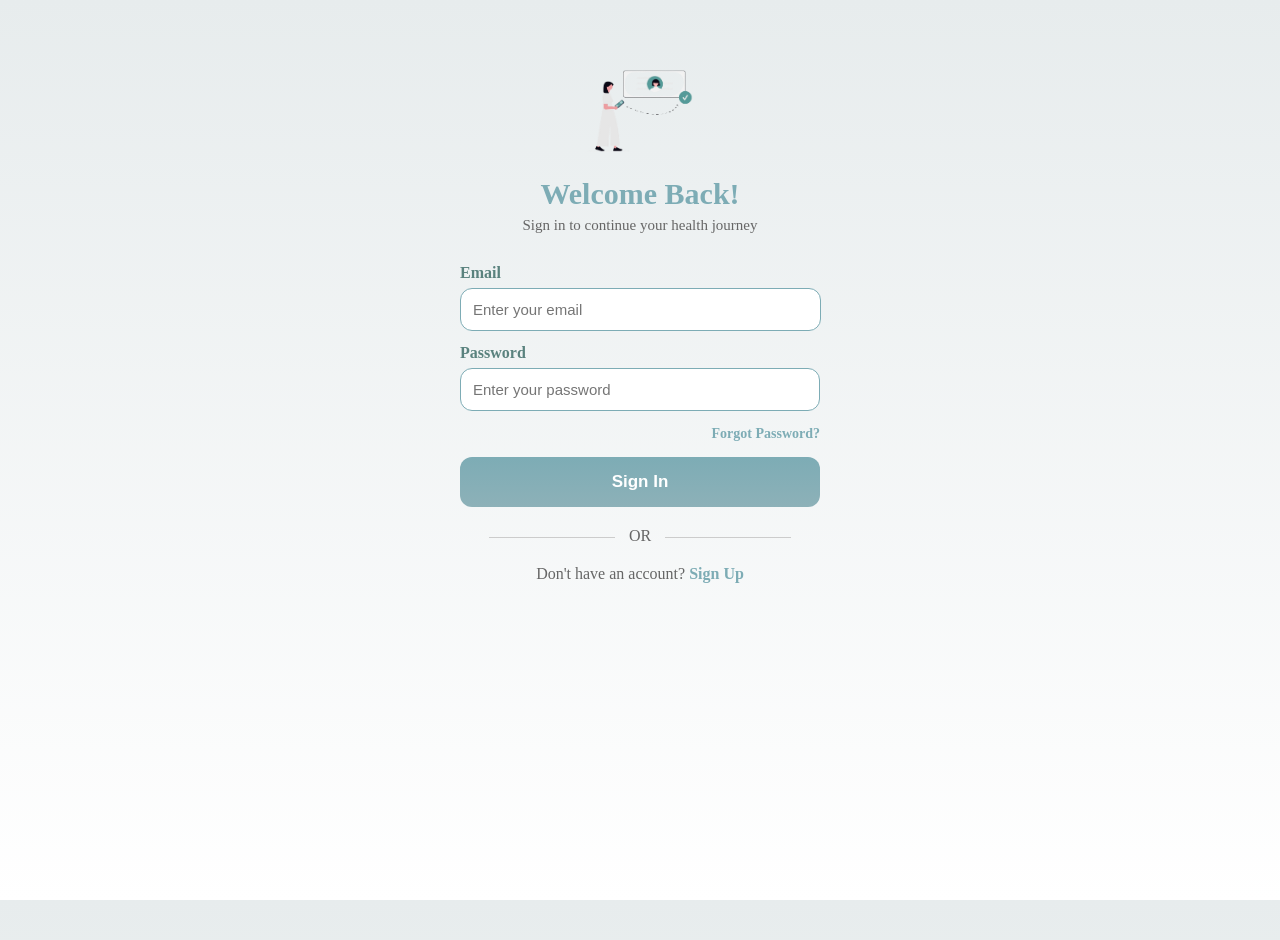
==== signin.html @ 1e3dc76e "Add files via upload" ====
<!DOCTYPE html>
<html lang="en">
<head>
  <meta charset="UTF-8">
  <meta name="viewport" content="width=device-width, initial-scale=1.0">
  <title>Sign In</title>
  <link rel="stylesheet" href="signin.css">
  
</head>
<body>

<div class="container">

  <div class="box">

    <div class="header">
      <img src="auth.png" class="logo">
      <h1>Welcome Back!</h1>
      <p class="subtitle">Sign in to continue your health journey</p>
    </div>

    <form class="form">

      <div class="input-group">
        <label>Email</label>
        <input type="email" placeholder="Enter your email">
      </div>

      <div class="input-group">
        <label>Password</label>
        <div class="password">
          <input type="password" placeholder="Enter your password">
         
        </div>
      </div>

      <div class="forgot">
        <a href="#">Forgot Password?</a>
      </div>

      <button class="signin-btn">Sign In</button>

    </form>

    <div class="or">
      <div class="line"></div>
      <span>OR</span>
      <div class="line"></div>
    </div>

    <div class="signup">
      <p>Don't have an account?</p>
      <a href="signup.html">Sign Up</a>
    </div>

  </div>

</div>

</body>
</html>
---- signin.css ----
* {
  margin: 0;
  padding: 0;
}

body {
   font-family: "Times New Roman", Times, serif;
  background: linear-gradient(#e7eced, #ffffff);
  height: 100vh;
}

.container {
  width: 100%;
  height: 100vh;
  text-align: center;
  padding-top: 40px;
}

.box {
  width: 360px;
  margin: auto;
  padding: 24px;
}

.header {
  margin-bottom: 30px;
}

.logo {
  width: 120px;
  margin-bottom: 15px;
}

h1 {
  font-size: 30px;
  color: #7dacb5;
  margin-bottom: 6px;
}

.subtitle {
  font-size: 15px;
  color: #666;
}

.form {
  text-align: left;
}

.input-group {
  margin-bottom: 13px;
}

label {
  display: block;
  font-size: 16px;
  font-weight: 600;
  color: #5A827E;
  margin-bottom: 6px;
}

input {
  width: 93%;
  padding: 12px;
  border: 1px solid #7dacb5;
  border-radius: 12px;
  font-size: 15px;
  outline: none;
}

.password {
  border: 1px solid #7dacb5;
  border-radius: 12px;
  background: white;
  padding: 0 12px;
}

.password input {
  width: 88%;
  border: none;
  padding: 12px 0;
}

.password span {
  cursor: pointer;
}

.forgot {
  text-align: right;
  margin-top: 5px;
}

.forgot a {
  color: #7dacb5;
  font-size: 14px;
  font-weight: 600;
  text-decoration: none;
}

.signin-btn {
  width: 100%;
  margin-top: 15px;
  padding: 15px;
  border: none;
  border-radius: 12px;
  background: linear-gradient(#7dacb5, #8db1b8);
  color: white;
  font-size: 17px;
  font-weight: 600;
  cursor: pointer;
}

.or {
  margin: 20px 0;
  text-align: center;
}

.line {
  display: inline-block;
  width: 35%;
  height: 1px;
  background: #ccc;
  vertical-align: middle;
}

.or span {
  display: inline-block;
  margin: 0 10px;
  color: #666;
}

.signup {
  text-align: center;
}

.signup p {
  display: inline;
  color: #666;
}

.signup a {
  color: #7dacb5;
  font-weight: 600;
  text-decoration: none;
}
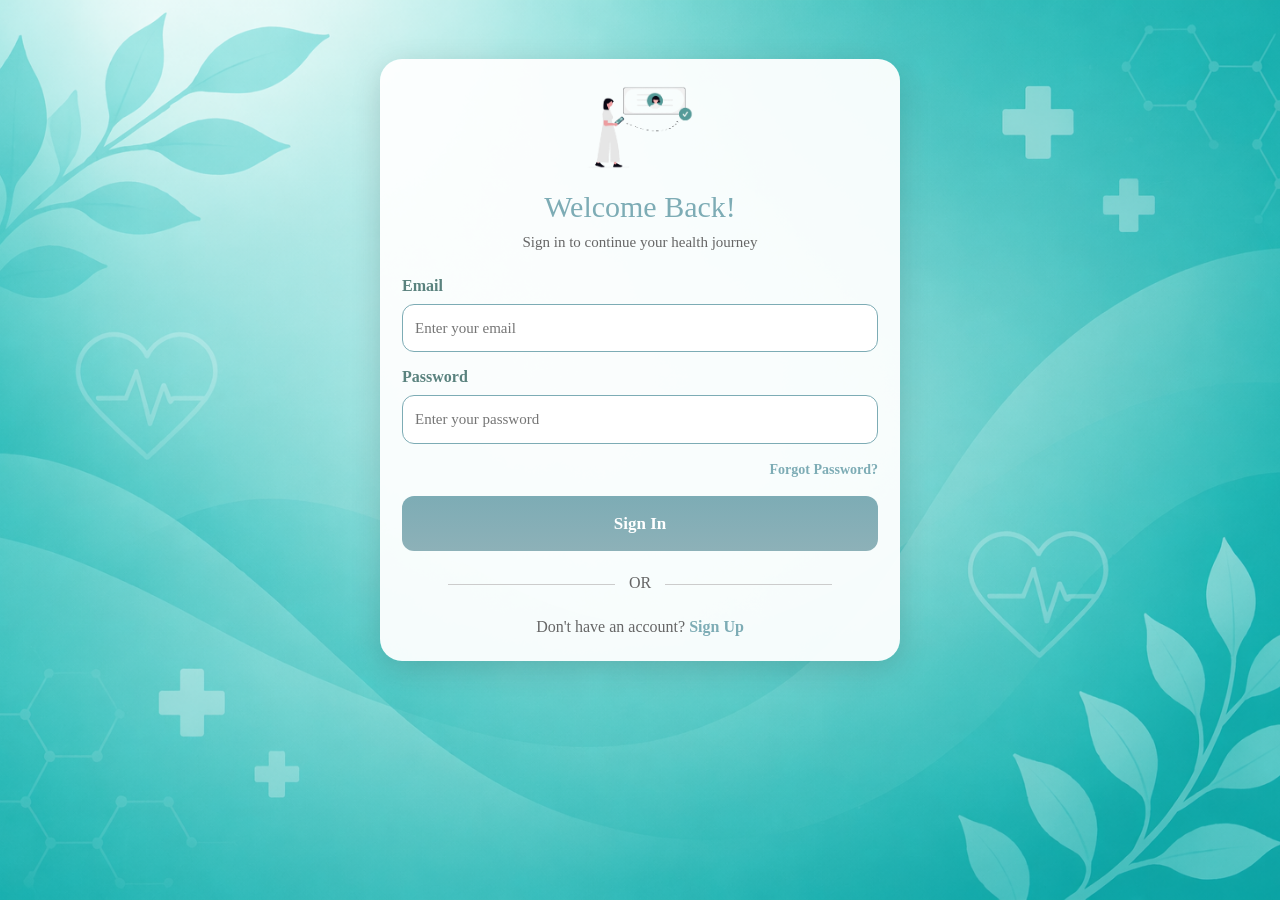
==== commit ddca5f71: "Add files via upload" ====
--- a/signin.html
+++ b/signin.html
@@ -4,33 +4,31 @@
   <meta charset="UTF-8">
   <meta name="viewport" content="width=device-width, initial-scale=1.0">
   <title>Sign In</title>
+  <link href="https://cdn.jsdelivr.net/npm/bootstrap@5.3.3/dist/css/bootstrap.min.css" rel="stylesheet">
   <link rel="stylesheet" href="signin.css">
-  
 </head>
 <body>
 
-<div class="container">
-
+<div class="main-container">
   <div class="box">
 
     <div class="header">
-      <img src="auth.png" class="logo">
+      <img src="auth.png" class="logo" alt="Auth Image">
       <h1>Welcome Back!</h1>
       <p class="subtitle">Sign in to continue your health journey</p>
     </div>
 
     <form class="form">
 
-      <div class="input-group">
+      <div class="form-group-custom">
         <label>Email</label>
         <input type="email" placeholder="Enter your email">
       </div>
 
-      <div class="input-group">
+      <div class="form-group-custom">
         <label>Password</label>
         <div class="password">
           <input type="password" placeholder="Enter your password">
-         
         </div>
       </div>
 
@@ -38,7 +36,7 @@
         <a href="#">Forgot Password?</a>
       </div>
 
-      <button class="signin-btn">Sign In</button>
+      <button class="signin-btn" type="submit">Sign In</button>
 
     </form>
 
@@ -54,8 +52,8 @@
     </div>
 
   </div>
-
 </div>
 
+<script src="https://cdn.jsdelivr.net/npm/bootstrap@5.3.3/dist/js/bootstrap.bundle.min.js"></script>
 </body>
 </html>
--- a/signin.css
+++ b/signin.css
@@ -1,29 +1,39 @@
 * {
   margin: 0;
   padding: 0;
+  box-sizing: border-box;
 }
 
 body {
-   font-family: "Times New Roman", Times, serif;
+  font-family: "Times New Roman", Times, serif;
   background: linear-gradient(#e7eced, #ffffff);
   height: 100vh;
+   background: url("cover.png");
+  background-size: cover;
+  background-position: center;
+  background-repeat: no-repeat;
 }
 
-.container {
-  width: 100%;
-  height: 100vh;
-  text-align: center;
-  padding-top: 40px;
+.main-container {
+  min-height: 80vh;
+  display: flex;
+  justify-content: center;
+  align-items: center;
+  padding: 15px;
 }
 
 .box {
-  width: 360px;
-  margin: auto;
-  padding: 24px;
+  width: 520px;
+  padding: 22px;
+  
+  background: rgba(255, 255, 255, 0.94);
+  border-radius: 22px;
+  box-shadow: 0 8px 30px rgba(0, 0, 0, 0.15);
 }
 
 .header {
-  margin-bottom: 30px;
+  margin-bottom: 20px;
+  text-align: center;
 }
 
 .logo {
@@ -46,7 +56,7 @@
   text-align: left;
 }
 
-.input-group {
+.form-group-custom {
   margin-bottom: 13px;
 }
 
@@ -59,12 +69,13 @@
 }
 
 input {
-  width: 93%;
+  width: 100%;
   padding: 12px;
   border: 1px solid #7dacb5;
   border-radius: 12px;
   font-size: 15px;
   outline: none;
+  background: white;
 }
 
 .password {
@@ -75,13 +86,10 @@
 }
 
 .password input {
-  width: 88%;
+  width: 100%;
   border: none;
   padding: 12px 0;
-}
-
-.password span {
-  cursor: pointer;
+  background: transparent;
 }
 
 .forgot {
@@ -141,4 +149,28 @@
   color: #7dacb5;
   font-weight: 600;
   text-decoration: none;
+}
+
+@media (max-width: 576px) {
+  .box {
+    width: 90%;
+    padding: 20px;
+  }
+
+  .logo {
+    width: 100px;
+  }
+
+  h1 {
+    font-size: 26px;
+  }
+
+  .subtitle {
+    font-size: 14px;
+  }
+
+  .signin-btn {
+    font-size: 15px;
+    padding: 12px;
+  }
 }
